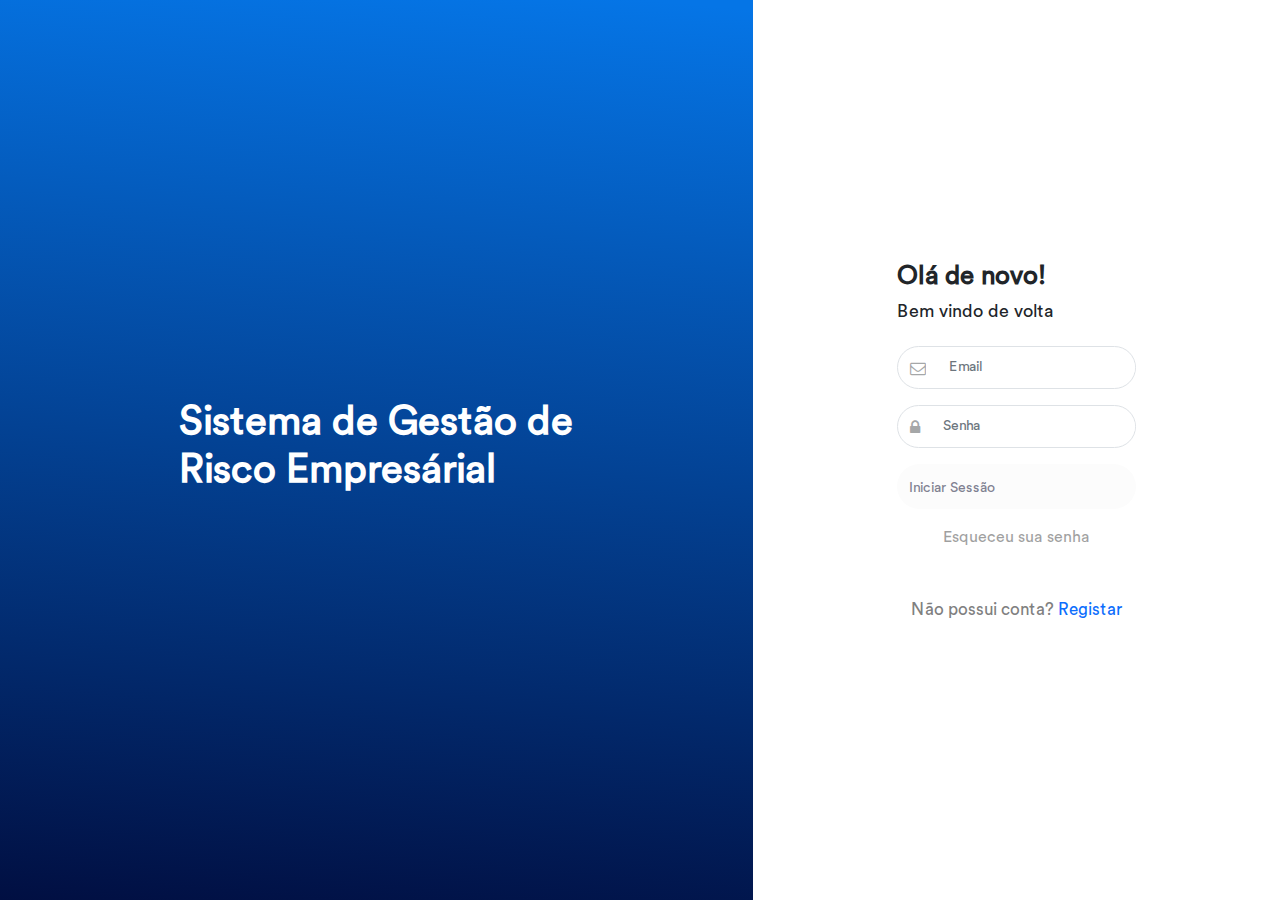
==== login.html @ 29667f74 "df" ====
<!DOCTYPE html>
<html lang="en">
<head>
  <meta charset="UTF-8">
  <meta http-equiv="X-UA-Compatible" content="IE=edge">
  <meta name="viewport" content="width=device-width, initial-scale=1.0">
  <title>kavaltek</title>
  <link rel="stylesheet" href="./css/font-awesome.css">
  <link rel="stylesheet" href="./css/bootstrap.css">
  <link rel="stylesheet" href="./css/global.css">
  <script src="./js/bootstrap.js"></script>
</head>
<body>
  <main  class="d-flex" style="background: #fff;">
    <section class="w-100 background-auth h-100 d-flex justify-content-center align-items-center">
      <div class="p-4">
        <h1><b>Sistema de Gestão de <br>
          Risco Empresárial</b></h1>
      </div>
    </section>
    <section class="w-70 h-100 d-flex align-items-center">
      <div class="container">
        <div class="row justify-content-center">
          <div class="col-lg-6 pt-4 pb-4">
            <h4 style="font-size: 26px;"><b>Olá de novo!</b></h4>
            <h6 style="font-size: 18px;">Bem vindo de volta</h6>
            <form class="mt-4" action="">
              <div class="input-group mb-3 border rounded-pill pt-1 pb-1">
                <span class="input-group-text border-0 rounded-pill" style="background: none; opacity: 0.4;">
                  <i class="fa fa-envelope-o"></i>
                </span>
                <input type="email" class="form-control border-0 rounded-pill font-14" placeholder="Email" style="box-shadow: none;">
              </div>
              <div class="input-group mb-3 border rounded-pill pt-1 pb-1">
                <span class="input-group-text border-0 rounded-pill"  style="background: none; opacity: 0.4;">
                  <i class="fa fa-lock"></i>
                </span>
                <input type="password" class="form-control border-0 rounded-pill font-14" placeholder="Senha" style="box-shadow: none;">
              </div>
              <div class="d-grid gap-2">
                <button class="btn btn-primary rounded-pill font-14" type="button" style="height: 45px;">Iniciar Sessão</button>
              </div>
              <div class="text-center mt-3 mb-3">
                <a href="" class="link-auth">Esqueceu sua senha</a>
                <p style="font-size: 17px; color: #808080;" class="mt-5">Não possui conta? <a href="./register.html" style="text-decoration: none;">Registar</a> </p>
              </div>
            </form>
          </div>
        </div>
      </div>
    </section>
  </main>
</body>
</html>
---- css/global.css ----
@font-face {
  font-family: CircularStdBook;
  src: url(./../assets/CircularStdBook.ttf);
}
body{
  font-family: CircularStdBook; 
  background: #F5F5F5;
}
.h-100{
  min-height: 100vh;
}
.w-100{
  width: 100%;
}
.w-70{
  width: 70%;
}
.background-auth{
  background: linear-gradient(185deg, #0575E6 1%, #010f42 100%);
  color: #fff;
}
.btn-primary{
  background: #FCFCFC !important;
  color: #808191 !important;
  border: none !important;
  text-align: left;
  height: 39px;
  padding-top: 10px;
}
.btn-primary.active{
  background: #6C5DD3 !important;
  color: #fff !important;
}
.btn-primary:hover{
  background: #6C5DD3 !important;
  color: #fff !important;
}
.menu{
  background: #fff;
  width: 230px;
  max-width: 230px;
  min-width: 230px;
  height: 92vh;
}
.font-14{
  font-size: 14px;
}
.link-auth{
  color: #111;
  text-decoration: none;
  opacity: 0.4;
}
.link-auth:hover{
  color: #111;
  text-decoration: none;
  opacity: 1;
}
.navbar{
  background: #FCFCFC !important;
}
.cardStatic{
  border-radius: 12px;
  border: none;
}
.card-tabl{
  border: none;
  font-size: 13px !important;
  border-radius: 15px;
}
.text-right{
  text-align: right;
}
.avatar{
  cursor: pointer;
  width: 1.5rem;
  height: 1.5rem;
  border-radius: 100px;
  transition: 0.1s;
}
.avatar > img {
  width: 1.5rem;
  height: 1.5rem;
  object-fit: cover;
  object-position: top;
  border-radius: 100px;
  transition: 0.1s;
}
.avatar-user{
  cursor: pointer;
  width: 2.2rem;
  height: 2.2rem;
  border-radius: 100px;
  transition: 0.1s;
}
.avatar-user > img {
  width: 2.2rem;
  height: 2.2rem;
  object-fit: cover;
  object-position: top;
  border-radius: 100px;
  transition: 0.1s;
}
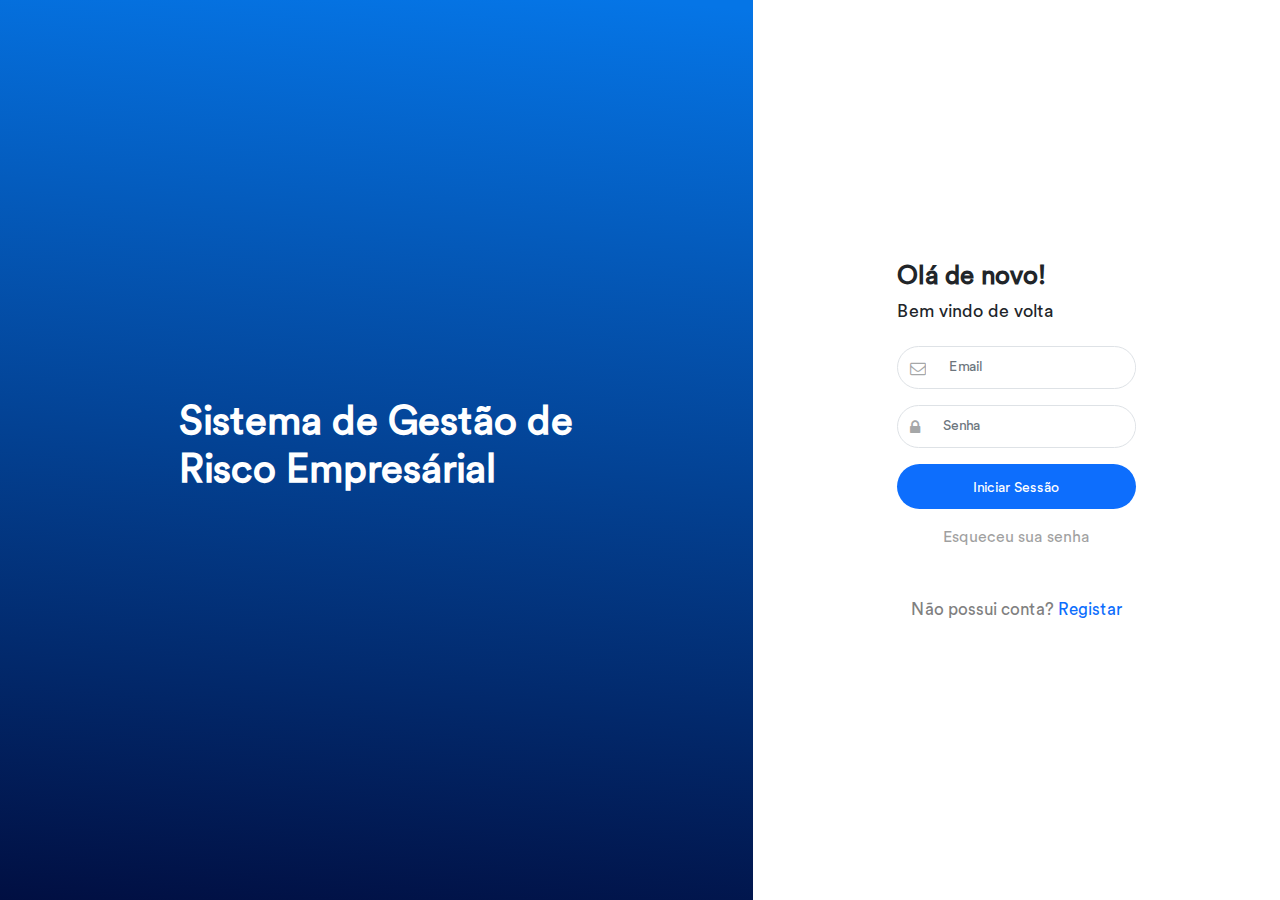
==== commit aa822914: "dach" ====
--- a/login.html
+++ b/login.html
@@ -38,7 +38,7 @@
                 <input type="password" class="form-control border-0 rounded-pill font-14" placeholder="Senha" style="box-shadow: none;">
               </div>
               <div class="d-grid gap-2">
-                <button class="btn btn-primary rounded-pill font-14" type="button" style="height: 45px;">Iniciar Sessão</button>
+                <button class="btn btn-primary rounded-pill font-14" type="button" style="height: 45px; text-align: center !important; background: #0d6efd !important; color: #fff !important;">Iniciar Sessão</button>
               </div>
               <div class="text-center mt-3 mb-3">
                 <a href="" class="link-auth">Esqueceu sua senha</a>
